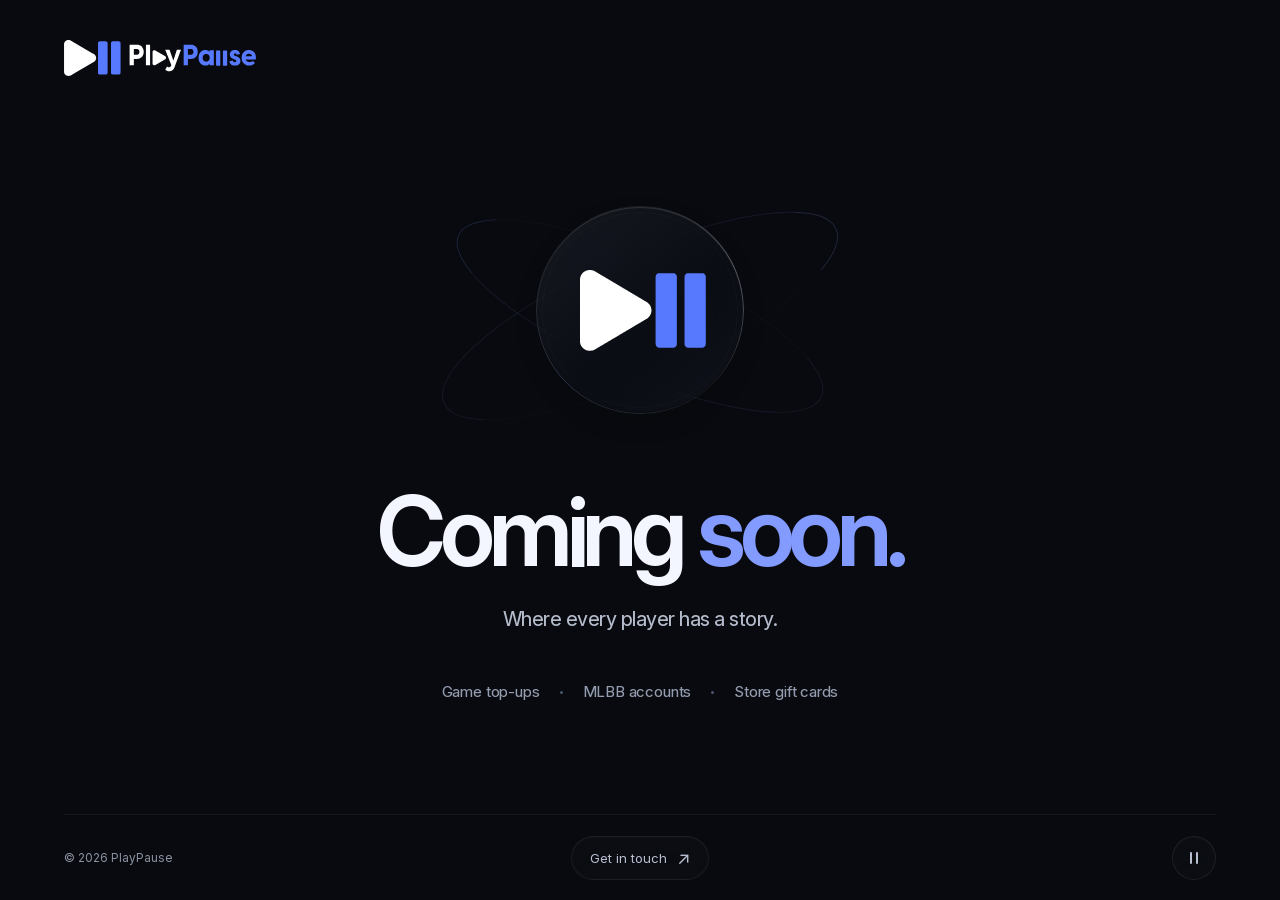
==== index.html @ ee2d3667 "Add launch page assets" ====
<!doctype html>
<html lang="en">
<head>
  <meta charset="utf-8">
  <meta name="viewport" content="width=device-width, initial-scale=1">
  <meta name="theme-color" content="#080a0f">
  <meta name="description" content="PlayPause is coming soon. Game top-ups, MLBB accounts and store gift cards. Where every player has a story.">
  <meta property="og:title" content="PlayPause — Coming soon">
  <meta property="og:description" content="Where every player has a story. A new chapter is coming soon.">
  <meta property="og:type" content="website">
  <link rel="canonical" href="https://playpause.in/">
  <link rel="icon" type="image/svg+xml" href="assets/favicon.svg">
  <link rel="preload" as="image" href="assets/playpause-mark-night.svg">
  <link rel="preload" as="font" type="font/woff2" href="assets/fonts/InterVariable.woff2" crossorigin>
  <link rel="stylesheet" href="styles.css?v=4">
  <title>PlayPause — Coming soon</title>
</head>
<body>
  <div class="page-shell">
    <header class="masthead">
      <img class="wordmark" src="assets/playpause-wordmark-night.svg" alt="PlayPause" width="2400" height="458">
    </header>
    <main id="main">
      <div class="brand-stage" aria-hidden="true">
        <div class="orbit orbit-back"></div>
        <div class="orbit orbit-front"></div>
        <div class="signal">
          <div class="signal-rim"></div>
          <div class="signal-glass"></div>
          <img class="brand-mark" src="assets/playpause-mark-night.svg" alt="" width="708" height="458" fetchpriority="high">
        </div>
      </div>
      <div class="announcement">
        <h1>Coming <span>soon.</span></h1>
        <p class="motto">Where every player has a story.</p>
      </div>
      <ul class="offerings" aria-label="Coming to PlayPause">
        <li>Game top-ups</li><li>MLBB accounts</li><li>Store gift cards</li>
      </ul>
    </main>
    <footer class="footer">
      <span class="copyright">© 2026 PlayPause</span>
      <a class="contact" href="mailto:admin@playpause.in">Get in touch <span aria-hidden="true">↗</span></a>
      <button class="motion-toggle" type="button" aria-label="Pause animation" aria-pressed="false" title="Pause animation" hidden>
        <svg class="pause-icon" viewBox="0 0 20 20" fill="none" aria-hidden="true"><path d="M7 5v10M13 5v10" stroke="currentColor" stroke-width="2" stroke-linecap="round"/></svg>
        <svg class="play-icon" viewBox="0 0 20 20" aria-hidden="true"><path d="m7 4 9 6-9 6z" fill="currentColor"/></svg>
      </button>
    </footer>
  </div>
  <script src="app.js?v=3" defer></script>
</body>
</html>
---- styles.css ----
@font-face{font-family:InterVariable;src:url("assets/fonts/InterVariable.woff2") format("woff2");font-style:normal;font-weight:100 900;font-display:swap}
:root{color-scheme:dark;font-family:InterVariable,-apple-system,BlinkMacSystemFont,"Segoe UI",sans-serif;background:#080a0f;color:#f6f7fc;font-synthesis:none;font-weight:400;font-optical-sizing:auto;-webkit-font-smoothing:antialiased;text-rendering:optimizeLegibility;--blue:#5779fd;--muted:#9399aa}
*{box-sizing:border-box}html,body{margin:0;min-width:280px}body{min-height:100svh}button,a{-webkit-tap-highlight-color:transparent}button{font:inherit}a{color:inherit;text-decoration:none}button:focus-visible,a:focus-visible{outline:2px solid #a8b9ff;outline-offset:6px}button[hidden]{display:none!important}
.page-shell{width:min(1440px,100%);min-height:100svh;margin:auto;padding:0 clamp(24px,5vw,76px);display:grid;grid-template-rows:auto 1fr auto}
.masthead{display:flex;align-items:center;justify-content:space-between;min-height:116px;gap:24px;animation:enter .8s both}.wordmark{width:192px;height:auto;display:block}.domain{font-size:.8125rem;color:var(--muted);letter-spacing:.025em}
main{display:flex;flex-direction:column;align-items:center;justify-content:center;text-align:center;padding:12px 0 72px;min-width:0}
.brand-stage{position:relative;width:480px;max-width:100%;height:300px;display:grid;place-items:center;isolation:isolate;animation:enter 1s .08s both}
.signal{position:relative;width:208px;height:208px;display:grid;place-items:center;border-radius:50%;transform:translateY(-6px);animation:levitate 7s ease-in-out infinite;border:1px solid #ffffff16}
.signal-glass{position:absolute;inset:0;z-index:-1;border-radius:inherit;background:linear-gradient(140deg,#c4d1ee13,#899bcc06 58%,#b6caff0b);backdrop-filter:blur(20px) saturate(1.1);-webkit-backdrop-filter:blur(20px) saturate(1.1);box-shadow:inset 0 1px 0 #ffffff20,inset 0 -1px 0 #0004,0 10px 24px #0002}
.signal-rim{position:absolute;inset:-1px;border-radius:inherit;padding:1px;background:conic-gradient(from 0deg,transparent,#e6ecff55 18%,transparent 38%,#91adff30 65%,transparent 85%);mask:linear-gradient(#fff 0 0) content-box,linear-gradient(#fff 0 0);mask-composite:exclude;animation:glass-rim 20s linear infinite;pointer-events:none}
.signal::after{content:"";position:absolute;inset:5px;border:1px solid #ffffff07;border-radius:inherit;pointer-events:none}
.brand-mark{width:126px;height:auto;display:block;position:relative;transform:translateX(3px)}
.orbit{position:absolute;left:50%;top:50%;width:430px;height:124px;border:1px solid #768ddb20;border-radius:50%;pointer-events:none}.orbit-back{transform:translate(-50%,-50%) rotate(-24deg);border-right-color:#8ba4ff30;border-bottom-color:#768ddb08;animation:orbit-drift 16s ease-in-out infinite}.orbit-front{width:398px;height:116px;transform:translate(-50%,-50%) rotate(24deg);border-left-color:#7697ff30;border-top-color:#768ddb0c;z-index:-1;animation:orbit-drift-alt 19s ease-in-out infinite}
.announcement{animation:enter 1s .15s both}
h1{font-size:clamp(3.75rem,7.5vw,7rem);line-height:1.03;font-weight:620;letter-spacing:-.065em;margin:16px 0 0;color:#f4f6ff;text-wrap:balance}h1 span{color:#839bff}
.motto{font-size:clamp(1.0625rem,1.55vw,1.25rem);font-weight:450;line-height:1.5;color:#b4bbcb;margin:24px 0 0;letter-spacing:-.025em}
.offerings{display:flex;align-items:center;justify-content:center;flex-wrap:wrap;list-style:none;gap:12px 0;margin:46px 0 0;padding:0;color:#949daf;font-size:.9375rem;font-weight:450;line-height:1.5;letter-spacing:-.012em;animation:enter 1s .25s both}.offerings li{display:flex;align-items:center;white-space:nowrap}.offerings li+li:before{content:"";width:3px;height:3px;background:#4c556f;border-radius:50%;margin:0 20px}
.footer{position:relative;display:grid;grid-template-columns:1fr auto 1fr;align-items:center;gap:24px;min-height:86px;border-top:1px solid #ffffff0c;animation:enter .8s .3s both}.copyright{font-size:.75rem;color:#8b92a1}.contact{font-size:.8125rem;color:#b7bfd1;min-height:44px;display:inline-flex;align-items:center;gap:10px;transition:color .2s}.contact:hover{color:#fff}.contact span{font-size:1.1rem;transition:transform .25s}.contact:hover span{transform:translate(2px,-2px)}
.contact{padding:0 18px;background:#ffffff04;border:1px solid #ffffff12;border-radius:28px;backdrop-filter:blur(16px);-webkit-backdrop-filter:blur(16px);box-shadow:inset 0 1px 0 #ffffff05}
.motion-toggle{justify-self:end;display:grid;place-items:center;width:44px;height:44px;background:#ffffff04;border:1px solid #ffffff14;border-radius:50%;color:#b7bfd1;cursor:pointer;backdrop-filter:blur(16px);-webkit-backdrop-filter:blur(16px);box-shadow:inset 0 1px 0 #ffffff05;transition:border-color .2s,background .2s}.motion-toggle:hover{background:#ffffff0b;border-color:#ffffff30}.motion-toggle svg{width:20px;height:20px}.play-icon{display:none}.is-paused .play-icon{display:block}.is-paused .pause-icon{display:none}.is-paused *{animation-play-state:paused!important}
@keyframes glass-rim{to{transform:rotate(360deg)}}
@keyframes enter{from{opacity:0;transform:translateY(12px)}to{opacity:1;transform:translateY(0)}}
@keyframes levitate{0%,100%{transform:translateY(-6px)}50%{transform:translateY(5px)}}
@keyframes orbit-drift{0%,100%{transform:translate(-50%,-50%) rotate(-24deg)}50%{transform:translate(-50%,-50%) rotate(-16deg)}}
@keyframes orbit-drift-alt{0%,100%{transform:translate(-50%,-50%) rotate(24deg)}50%{transform:translate(-50%,-50%) rotate(16deg)}}
@media(min-height:950px) and (min-width:700px){main{padding-bottom:100px}.brand-stage{height:330px}.signal{width:230px;height:230px}.brand-mark{width:140px}}
@media(max-width:600px){.page-shell{padding:0 24px}.masthead{min-height:96px}.wordmark{width:160px}.domain{font-size:.75rem}main{padding:20px 0 52px}.brand-stage{width:340px;height:240px}.signal{width:180px;height:180px}.brand-mark{width:110px}.orbit{width:330px;height:112px}.orbit-front{width:304px;height:102px}h1{font-size:clamp(3.25rem,11.8vw,4.5rem);letter-spacing:-.065em;margin-top:22px}.motto{max-width:100%;margin:20px auto 0;font-size:1.0625rem}.offerings{font-size:.875rem;gap:12px 0;margin-top:34px}.offerings li+li:before{margin:0 8px}.footer{grid-template-columns:1fr auto auto;gap:18px;min-height:86px}.copyright{font-size:.75rem}.contact{font-size:.75rem;gap:6px}.motion-toggle{width:40px;height:40px}}
@media(max-width:360px){.page-shell{padding:0 18px}.domain{display:none}.brand-stage{height:220px}.orbit{width:280px}.orbit-front{width:266px}.offerings{max-width:250px}.offerings li+li:before{margin:0 9px}.offerings li:nth-child(3):before{display:none}.footer{gap:12px}.copyright{max-width:86px;line-height:1.5}.contact{font-size:.75rem}}
@media(max-height:730px) and (min-width:601px){.masthead{min-height:84px}.brand-stage{height:208px}.signal{width:166px;height:166px}.brand-mark{width:104px}main{padding:0 0 36px}h1{font-size:5rem}.motto{margin-top:18px}.offerings{margin-top:32px}.footer{min-height:72px}}
@media(prefers-reduced-motion:reduce){*,*:before,*:after{animation:none!important;transition:none!important}.motion-toggle{display:none}}
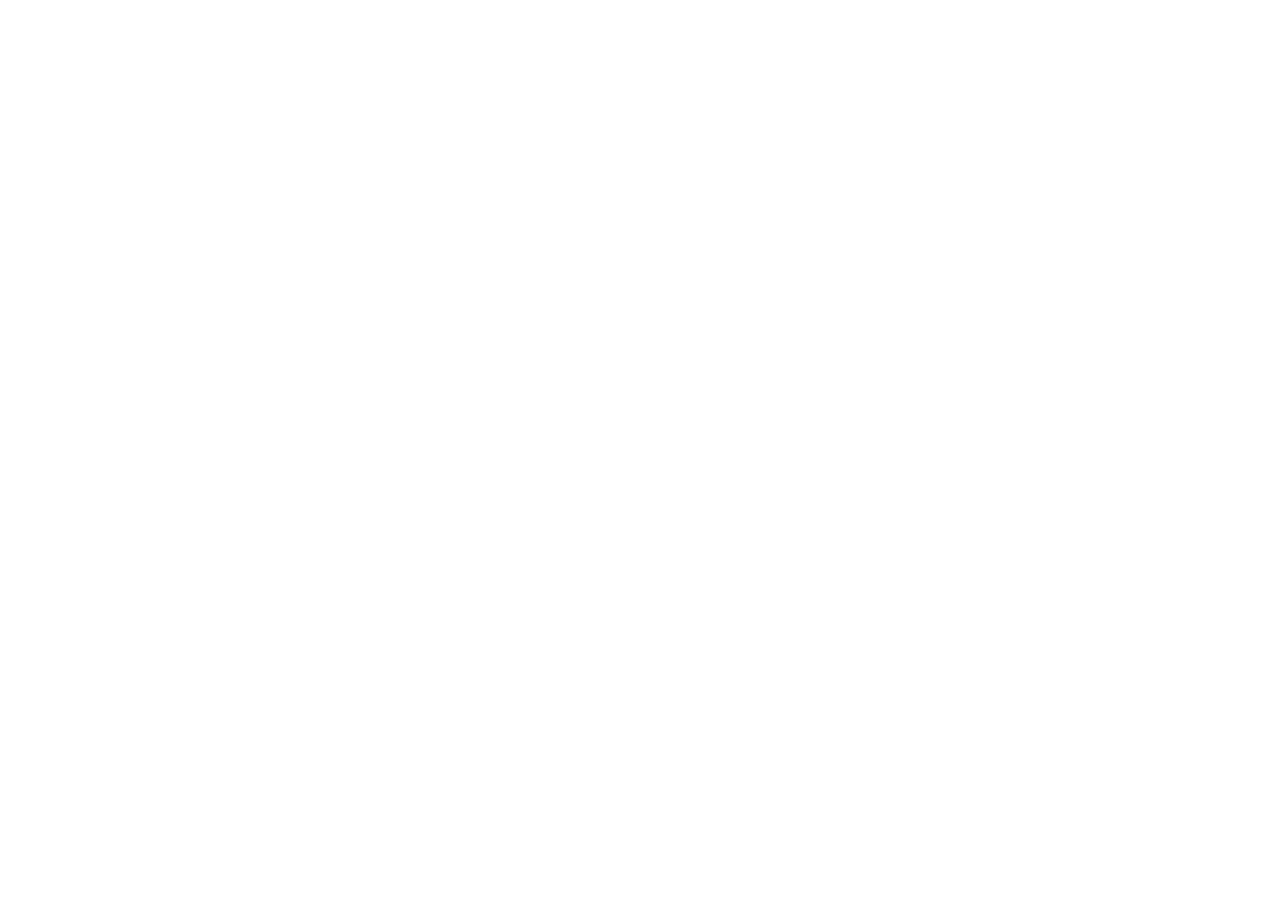
==== commit b1425978: "Forward cached legacy hosting to the live waitlist" ====
--- a/index.html
+++ b/index.html
@@ -1,52 +1,2 @@
 <!doctype html>
-<html lang="en">
-<head>
-  <meta charset="utf-8">
-  <meta name="viewport" content="width=device-width, initial-scale=1">
-  <meta name="theme-color" content="#080a0f">
-  <meta name="description" content="PlayPause is coming soon. Game top-ups, MLBB accounts and store gift cards. Where every player has a story.">
-  <meta property="og:title" content="PlayPause — Coming soon">
-  <meta property="og:description" content="Where every player has a story. A new chapter is coming soon.">
-  <meta property="og:type" content="website">
-  <link rel="canonical" href="https://playpause.in/">
-  <link rel="icon" type="image/svg+xml" href="assets/favicon.svg">
-  <link rel="preload" as="image" href="assets/playpause-mark-night.svg">
-  <link rel="preload" as="font" type="font/woff2" href="assets/fonts/InterVariable.woff2" crossorigin>
-  <link rel="stylesheet" href="styles.css?v=4">
-  <title>PlayPause — Coming soon</title>
-</head>
-<body>
-  <div class="page-shell">
-    <header class="masthead">
-      <img class="wordmark" src="assets/playpause-wordmark-night.svg" alt="PlayPause" width="2400" height="458">
-    </header>
-    <main id="main">
-      <div class="brand-stage" aria-hidden="true">
-        <div class="orbit orbit-back"></div>
-        <div class="orbit orbit-front"></div>
-        <div class="signal">
-          <div class="signal-rim"></div>
-          <div class="signal-glass"></div>
-          <img class="brand-mark" src="assets/playpause-mark-night.svg" alt="" width="708" height="458" fetchpriority="high">
-        </div>
-      </div>
-      <div class="announcement">
-        <h1>Coming <span>soon.</span></h1>
-        <p class="motto">Where every player has a story.</p>
-      </div>
-      <ul class="offerings" aria-label="Coming to PlayPause">
-        <li>Game top-ups</li><li>MLBB accounts</li><li>Store gift cards</li>
-      </ul>
-    </main>
-    <footer class="footer">
-      <span class="copyright">© 2026 PlayPause</span>
-      <a class="contact" href="mailto:admin@playpause.in">Get in touch <span aria-hidden="true">↗</span></a>
-      <button class="motion-toggle" type="button" aria-label="Pause animation" aria-pressed="false" title="Pause animation" hidden>
-        <svg class="pause-icon" viewBox="0 0 20 20" fill="none" aria-hidden="true"><path d="M7 5v10M13 5v10" stroke="currentColor" stroke-width="2" stroke-linecap="round"/></svg>
-        <svg class="play-icon" viewBox="0 0 20 20" aria-hidden="true"><path d="m7 4 9 6-9 6z" fill="currentColor"/></svg>
-      </button>
-    </footer>
-  </div>
-  <script src="app.js?v=3" defer></script>
-</body>
-</html>
+<html lang="en"><head><meta charset="utf-8"><meta name="viewport" content="width=device-width,initial-scale=1"><meta name="theme-color" content="#080b12"><meta name="robots" content="noindex"><meta http-equiv="refresh" content="0;url=https://playpause-waitlist.vercel.app/"><link rel="canonical" href="https://playpause.in/"><link rel="icon" href="assets/favicon.svg"><title>PlayPause — Join the waitlist</title><style>html{color-scheme:dark;background:#080b12;color:#f5f6fa;font:16px system-ui,sans-serif}body{min-height:90vh;margin:0;display:grid;place-content:center;text-align:center;gap:24px}img{width:190px;height:auto;margin:auto}p{color:#9aa7be}a{display:inline-block;padding:15px 26px;background:#f2f5ff;color:#111827;border-radius:30px;text-decoration:none;font-weight:600}</style><script src="app.js?v=waitlist-20261020" defer></script></head><body><img src="assets/playpause-wordmark-night.svg" alt="PlayPause"><p>Opening the waitlist…</p><a href="https://playpause-waitlist.vercel.app/">Join the waitlist</a></body></html>
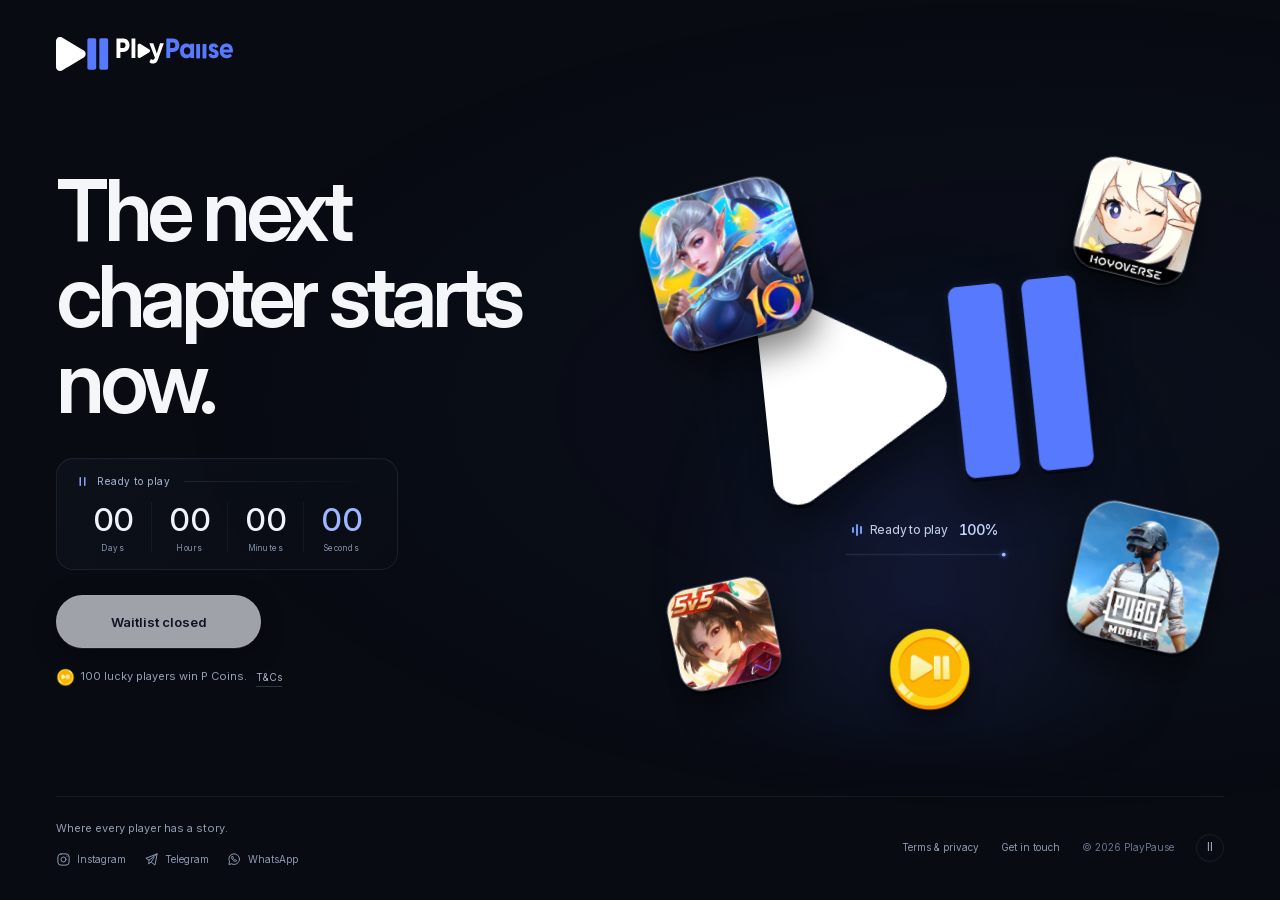
==== commit af131c71: "Serve the live waitlist on legacy DNS while keeping playpause.in" ====
--- a/index.html
+++ b/index.html
@@ -1,2 +1,105 @@
 <!doctype html>
-<html lang="en"><head><meta charset="utf-8"><meta name="viewport" content="width=device-width,initial-scale=1"><meta name="theme-color" content="#080b12"><meta name="robots" content="noindex"><meta http-equiv="refresh" content="0;url=https://playpause-waitlist.vercel.app/"><link rel="canonical" href="https://playpause.in/"><link rel="icon" href="assets/favicon.svg"><title>PlayPause — Join the waitlist</title><style>html{color-scheme:dark;background:#080b12;color:#f5f6fa;font:16px system-ui,sans-serif}body{min-height:90vh;margin:0;display:grid;place-content:center;text-align:center;gap:24px}img{width:190px;height:auto;margin:auto}p{color:#9aa7be}a{display:inline-block;padding:15px 26px;background:#f2f5ff;color:#111827;border-radius:30px;text-decoration:none;font-weight:600}</style><script src="app.js?v=waitlist-20261020" defer></script></head><body><img src="assets/playpause-wordmark-night.svg" alt="PlayPause"><p>Opening the waitlist…</p><a href="https://playpause-waitlist.vercel.app/">Join the waitlist</a></body></html>
+<html lang="en">
+<head>
+  <meta charset="utf-8" />
+  <meta name="viewport" content="width=device-width,initial-scale=1" />
+  <meta name="theme-color" content="#090f1b" />
+  <title>PlayPause — The wait is almost over</title>
+  <meta name="description" content="PlayPause opens on 14 November. Join the waitlist, tell us your game, and be part of what comes next." />
+  <meta property="og:title" content="PlayPause. Your next chapter starts 14 November." />
+  <meta property="og:description" content="Every game. Every player. Join the PlayPause waitlist." />
+  <link rel="icon" href="/assets/brand/playpause-mark-night.svg" type="image/svg+xml" />
+  <link rel="preload" href="/assets/fonts/InterVariable.woff2" as="font" type="font/woff2" crossorigin />
+  <link rel="stylesheet" href="/styles.css" />
+  <script type="module" src="/waitlist-app.js?v=20261020"></script>
+</head>
+<body>
+  <div class="ambient" aria-hidden="true"></div>
+  <header class="site-header">
+    <a href="/" class="brand" aria-label="PlayPause home"><img src="/assets/brand/playpause-lockup-night-clean.svg" alt="PlayPause" width="190" height="37" /></a>
+  </header>
+  <main>
+    <section class="launch" aria-labelledby="launch-title">
+      <div class="launch-copy">
+        <h1 id="launch-title"><span class="first-line">The wait is</span> <br /><span>almost over.</span></h1>
+      </div>
+      <div class="launch-art">
+        <div class="art-glow" aria-hidden="true"></div>
+        <div class="game-tile tile-mlbb"><img src="/assets/launch/mobile-legends.webp" alt="Mobile Legends" width="144" height="144" decoding="async" /></div>
+        <div class="game-tile tile-genshin"><img src="/assets/launch/genshin-impact.webp" alt="Genshin Impact" width="96" height="96" /></div>
+        <div class="game-tile tile-pubg"><img src="/assets/launch/pubg-mobile.webp" alt="PUBG Mobile" width="112" height="112" /></div>
+        <div class="game-tile tile-hok"><img src="/assets/launch/honor-of-kings.webp" alt="Honor of Kings" width="72" height="72" /></div>
+        <div class="launch-progress" role="progressbar" aria-label="Loading PlayPause for 14 November" aria-valuemin="0" aria-valuemax="100" aria-valuenow="0">
+          <div class="logo-material" aria-hidden="true">
+            <svg class="progress-logo" viewBox="0 0 640 414">
+              <defs><clipPath id="launch-logo-fill"><rect x="0" y="0" width="0" height="414" data-logo-fill /></clipPath></defs>
+              <image class="logo-awaiting" href="/assets/brand/playpause-mark-night.svg" width="640" height="414"/>
+              <image class="logo-revealed" href="/assets/brand/playpause-mark-night.svg" width="640" height="414" clip-path="url(#launch-logo-fill)"/>
+            </svg>
+            <div class="logo-scan"></div>
+          </div>
+          <div class="progress-caption"><span class="loading-label"><span class="loading-signal" aria-hidden="true"><i></i><i></i><i></i></span><span data-progress-label>Loading PlayPause</span></span><span class="progress-value"><span data-launch-percent>0</span><span class="percent-sign">%</span></span></div>
+          <svg class="launch-progress-track" viewBox="0 0 260 8" aria-hidden="true"><defs><linearGradient id="track-blue"><stop stop-color="#4a6ef1"/><stop offset="1" stop-color="#9bb6ff"/></linearGradient></defs><path class="progress-track-base" d="M4 4H256"/><path class="progress-track-fill" d="M4 4H256" pathLength="1" stroke-dasharray="1" stroke-dashoffset="1" data-progress-track /><circle class="progress-track-tip" cx="4" cy="4" r="3" data-progress-tip /></svg>
+        </div>
+        <div class="hero-coin" aria-hidden="true"><img src="/assets/launch/p-coin.webp" alt="" width="96" height="96" /></div>
+      </div>
+      <div class="launch-actions">
+        <div class="launch-countdown" role="timer" aria-live="off" aria-label="Time until PlayPause launches" data-launch-countdown>
+          <div class="countdown-heading"><svg viewBox="0 0 20 20" aria-hidden="true"><path d="M7 5v10M13 5v10"/></svg><span data-countdown-label>Unpausing in</span><span class="countdown-heading-line" aria-hidden="true"></span></div>
+          <div class="countdown-units">
+            <div><strong data-time-unit="days">00</strong><span>Days</span></div>
+            <div><strong data-time-unit="hours">00</strong><span>Hours</span></div>
+            <div><strong data-time-unit="minutes">00</strong><span>Minutes</span></div>
+            <div><strong data-time-unit="seconds">00</strong><span>Seconds</span></div>
+          </div>
+        </div>
+        <button class="join-button" data-open-waitlist type="button">Join the waitlist <span class="button-dot" aria-hidden="true"></span></button>
+        <p class="reward-note"><span class="tiny-coin" aria-hidden="true"><img src="/assets/launch/p-coin.webp" alt="" width="22" height="22" /></span><span><span data-winner-count>100</span> lucky players win P Coins.</span> <button class="text-button" data-open-terms type="button">T&amp;Cs</button></p>
+      </div>
+    </section>
+  </main>
+  <footer class="site-footer">
+    <p>Where every player has a story.</p>
+    <nav class="footer-socials" aria-label="PlayPause social channels">
+      <a href="https://www.instagram.com/playpausein/" target="_blank" rel="noopener noreferrer" aria-label="PlayPause on Instagram (opens in a new tab)"><svg viewBox="0 0 24 24" aria-hidden="true"><rect x="3" y="3" width="18" height="18" rx="5"/><circle cx="12" cy="12" r="4"/><circle class="social-dot" cx="17.5" cy="6.5" r="1"/></svg><span>Instagram</span></a>
+      <a href="https://t.me/playpausein" target="_blank" rel="noopener noreferrer" aria-label="PlayPause on Telegram (opens in a new tab)"><svg viewBox="0 0 24 24" aria-hidden="true"><path d="m21 3-3.5 18-6-5-4 3 .5-6L21 3 3 10l5 3m3.5 3L16 9"/></svg><span>Telegram</span></a>
+      <a href="https://whatsapp.com/channel/0029VbDD5mk0AgWEwmyvAH2b" target="_blank" rel="noopener noreferrer" aria-label="PlayPause official WhatsApp updates channel (opens in a new tab)"><svg viewBox="0 0 24 24" aria-hidden="true"><path d="M20 11.5a8.5 8.5 0 0 1-12.6 7.4L3 20l1.1-4.4A8.5 8.5 0 1 1 20 11.5Z"/><path d="m8.1 7.1-.7 1.4c-.5 1.1 1 3.7 2.9 5.2 1.7 1.4 3.2 1.7 4.1 1.2l1.2-1.1-2-1.4-.9.7a8 8 0 0 1-3.1-3.1l.6-.9-1.3-2Z"/></svg><span>WhatsApp</span></a>
+    </nav>
+    <div><button class="text-button" data-open-terms type="button">Terms &amp; privacy</button><a href="mailto:admin@playpause.in">Get in touch</a><span>© 2026 PlayPause</span><button class="motion-toggle" data-motion-toggle type="button" aria-label="Pause animation" aria-pressed="false"><span aria-hidden="true">Ⅱ</span></button></div>
+  </footer>
+
+  <dialog class="waitlist-dialog" id="waitlist-dialog" aria-labelledby="waitlist-title">
+    <button type="button" class="close-dialog" data-close-dialog aria-label="Close waitlist">×</button>
+    <div data-form-view>
+      <h2 id="waitlist-title">Join the waitlist</h2>
+      <form id="waitlist-form" novalidate>
+        <div class="form-grid">
+          <label class="full-field">Your name<input name="name" aria-label="Your name" autocomplete="name" maxlength="80" placeholder="What should we call you?" required /><small data-error="name"></small></label>
+          <div class="full-field game-field"><span id="game-label">Your game</span><input name="game" type="hidden" /><button class="game-trigger" id="game-trigger" type="button" role="combobox" aria-labelledby="game-label game-selected" aria-haspopup="dialog" aria-controls="game-dialog" aria-expanded="false"><span id="game-selected">Choose your game</span><svg viewBox="0 0 20 20" aria-hidden="true"><path d="m6 8 4 4 4-4"/></svg></button><small data-error="game"></small></div>
+          <label class="full-field" data-other-game hidden>Which game?<input name="otherGame" aria-label="Which game?" maxlength="80" placeholder="Your game" disabled /><small data-error="otherGame"></small></label>
+          <label class="full-field">Player ID / in-game name<input name="playerId" aria-label="Player ID / in-game name" autocomplete="off" maxlength="100" placeholder="Your ID or gamer tag" required /><small data-error="playerId"></small></label>
+          <div class="full-field phone-field"><label for="phone-number">Phone number</label><div class="phone-control"><button class="country-trigger" type="button" data-open-country aria-haspopup="dialog" aria-controls="country-dialog" aria-label="Country code: India +91"><span data-country-code>+91</span><svg viewBox="0 0 20 20" aria-hidden="true"><path d="m6 8 4 4 4-4"/></svg></button><input id="phone-number" name="phone" type="tel" autocomplete="tel-national" inputmode="tel" maxlength="24" placeholder="98765 43210" required /></div><small data-error="phone"></small></div>
+          <label class="full-field">Email address<input name="email" aria-label="Email address" type="email" autocomplete="email" maxlength="254" placeholder="you@example.com" required /><small data-error="email"></small></label>
+        </div>
+        <div class="bot-field" aria-hidden="true"><label>Website<input name="website" tabindex="-1" autocomplete="off" /></label></div>
+        <label class="consent"><input type="checkbox" name="consent" required /><span>I agree to the <button type="button" class="inline-link" data-inline-terms>terms &amp; privacy notice</button>.</span></label>
+        <small class="field-error" data-error="consent"></small>
+        <div class="inline-terms" data-inline-terms-panel hidden></div>
+        <p class="form-status" role="status" data-form-status></p>
+        <button class="submit-button" type="submit">Count me in</button>
+      </form>
+    </div>
+    <div class="success-view" data-success-view hidden tabindex="-1">
+      <h2>You’re on the list.</h2>
+      <div class="pass-format" role="group" aria-label="Image format"><button type="button" data-pass-format="story" aria-pressed="true">Story / Status</button><button type="button" data-pass-format="post" aria-pressed="false">Post</button></div>
+      <div class="pass-preview" data-pass-preview data-format="story"><canvas width="1080" height="1920" role="img" aria-label="Your PlayPause Player Pass"></canvas><button type="button" class="pass-edit" data-edit-pass aria-label="Edit name on pass"><svg viewBox="0 0 20 20" aria-hidden="true"><path d="m13 3 4 4-9 9-5 1 1-5Zm-2 2 4 4"/></svg></button></div>
+      <label class="pass-name-field" data-pass-name-field hidden>Name on pass<input data-pass-name maxlength="24" autocomplete="off" /></label>
+      <p class="story-bonus">Share on your Instagram Story and tag <a href="https://www.instagram.com/playpausein/" target="_blank" rel="noopener noreferrer">@playpausein</a> for an extra chance to win.</p>
+      <div class="pass-actions"><button class="submit-button" type="button" data-share-pass disabled>Share pass</button><button class="pass-save" type="button" data-save-pass disabled>Save image</button></div><p class="pass-status" role="status" data-pass-status></p>
+    </div>
+  </dialog>
+  <dialog class="game-dialog waitlist-dialog" id="game-dialog" aria-labelledby="game-picker-title"><button type="button" class="close-dialog" data-close-dialog aria-label="Close games">×</button><h2 id="game-picker-title">Your game</h2><label class="sr-only" for="game-search">Search games</label><input id="game-search" type="search" autocomplete="off" placeholder="Search games" /><div class="game-listbox" id="game-list" role="listbox" aria-labelledby="game-picker-title"></div></dialog>
+  <dialog class="country-dialog waitlist-dialog" id="country-dialog" aria-labelledby="country-title"><button type="button" class="close-dialog" data-close-dialog aria-label="Close countries">×</button><h2 id="country-title">Country code</h2><label class="sr-only" for="country-search">Search country or calling code</label><input id="country-search" type="search" autocomplete="off" placeholder="Search country or code" /><div class="country-options" data-country-options></div></dialog>
+  <dialog class="terms-dialog" id="terms-dialog" aria-labelledby="terms-title"><button type="button" class="close-dialog" data-close-dialog aria-label="Close terms">×</button><h2 id="terms-title">The small print.</h2><div data-terms-content></div></dialog>
+</body>
+</html>
--- a/styles.css
+++ b/styles.css
@@ -0,0 +1,73 @@
+@font-face{font-family:Inter;src:url('/assets/fonts/InterVariable.woff2') format('woff2');font-weight:100 900;font-display:swap}
+:root{color-scheme:dark;--bg:#080b12;--text:#f5f6fa;--muted:#8a95aa;--blue:#6c8bff;--line:#ffffff10;font-family:Inter,system-ui,sans-serif;font-synthesis:none}
+*{box-sizing:border-box}body{margin:0;min-height:100svh;background:var(--bg);color:var(--text);display:flex;flex-direction:column;overflow-x:hidden}button,input,select,textarea{font:inherit}button,a{-webkit-tap-highlight-color:transparent}button{cursor:pointer}button:disabled{cursor:wait;opacity:.65}a{color:inherit;text-decoration:none}button:focus-visible,a:focus-visible{outline:2px solid #9eafff;outline-offset:5px}[hidden]{display:none!important}.sr-only{position:absolute!important;width:1px;height:1px;padding:0;margin:-1px;overflow:hidden;clip-path:inset(50%);white-space:nowrap;border:0}
+.ambient{position:fixed;inset:0;z-index:-1;pointer-events:none;background:radial-gradient(ellipse at 80% 45%,#14214335,transparent 58%)}
+.site-header,.site-footer{width:calc(100% - 112px);max-width:1440px;margin-inline:auto}
+.site-header{height:108px;flex:none;display:flex;align-items:center}.brand{display:block;line-height:0}.brand img{width:177px;height:auto;display:block}
+main{width:min(1240px,calc(100% - 112px));margin-inline:auto;flex:1;display:grid;align-items:center;padding:20px 0 70px}
+.launch{display:grid;grid-template-columns:1fr 1.12fr;grid-template-rows:auto auto;column-gap:35px;align-items:center;position:relative;min-height:510px}
+.launch-copy{grid-column:1;grid-row:1;align-self:end;position:relative;z-index:2;padding-bottom:32px}
+h1{margin:0;font-size:clamp(57px,6.6vw,89px);font-weight:600;letter-spacing:-.065em;line-height:1.02}h1>span{display:inline-block;padding:.08em .09em;margin:-.08em -.09em;color:#8ba3ff;background:linear-gradient(110deg,#c0ccff 4%,#8aa4ff 42%,#567afb);background-clip:text;-webkit-text-fill-color:transparent}h1>.first-line{color:var(--text);background:linear-gradient(180deg,#fff 30%,#dfe4ef);background-clip:text}h1 br{display:block}
+.launch-art{grid-column:2;grid-row:1/3;position:relative;width:100%;aspect-ratio:1;max-width:575px;justify-self:center;isolation:isolate}
+.art-glow{position:absolute;inset:11% -4% -4%;background:radial-gradient(ellipse at 50% 70%,#526dff20,transparent 62%);filter:blur(30px);z-index:-1}
+.launch-progress{position:absolute;inset:25% 22% auto;z-index:3;display:flex;flex-direction:column;align-items:center;justify-content:center}
+.logo-material{position:relative;flex:none;width:100%;aspect-ratio:640/414;filter:drop-shadow(0 4px 0 #02050c) drop-shadow(0 20px 23px #0007);transform:rotate(-6deg);isolation:isolate}
+.progress-logo{width:100%;height:100%;display:block;overflow:visible}.logo-awaiting{opacity:.48}.logo-revealed{filter:drop-shadow(0 0 7px #5b7aff28)}
+.logo-scan{position:absolute;inset:0;mask:url('/assets/brand/playpause-mark-night.svg') center/contain no-repeat;overflow:hidden;opacity:.75}.logo-scan:after{content:'';position:absolute;inset:0 -100%;background:linear-gradient(115deg,transparent 38%,#afcaff70 48%,#6b93ffb3 50%,transparent 61%);animation:logo-sweep 6s ease-in-out infinite;will-change:transform}
+.progress-caption{width:100%;display:flex;align-items:center;justify-content:center;gap:11px;margin-top:29px}.loading-label{min-width:0;display:flex;align-items:center;gap:8px;font-size:12px;letter-spacing:-.02em;color:#c0cce1;font-weight:450;line-height:1.5}.loading-signal{display:flex;align-items:center;gap:2px;flex:none;height:14px}.loading-signal i{display:block;width:2px;height:6px;border-radius:2px;background:#7d9fff;box-shadow:0 0 8px #668bff35;animation:loading-signal 2.4s ease-in-out infinite}.loading-signal i:nth-child(2){height:12px;animation-delay:.2s}.loading-signal i:nth-child(3){height:8px;animation-delay:.4s}.progress-value{font-size:14px;line-height:1;letter-spacing:-.035em;font-weight:550;color:#c8d8ff;font-variant-numeric:tabular-nums;white-space:nowrap;display:flex;align-items:baseline;flex:none}.percent-sign{font:inherit;color:inherit;margin-left:1px;letter-spacing:inherit}
+.launch-progress-track{display:block;width:178px;max-width:82%;height:5px;overflow:visible;fill:none;stroke-linecap:round;stroke-width:2.5;margin-top:13px}.progress-track-base{stroke:#28364c;opacity:.65}.progress-track-fill{stroke:url(#track-blue);filter:drop-shadow(0 0 3px #557cff60);transition:stroke-dashoffset 1s ease}.progress-track-tip{fill:#a4bdff;stroke:none;filter:drop-shadow(0 0 4px #6e93ff);animation:progress-pulse 2.4s ease-in-out infinite}
+@keyframes loading-signal{0%,100%{opacity:.45;transform:scaleY(.6)}50%{opacity:1;transform:scaleY(1)}}
+@keyframes progress-pulse{0%,100%{opacity:.55}50%{opacity:1}}
+.launch-progress[data-complete=true] .logo-scan{display:none}
+@keyframes logo-sweep{0%,15%{transform:translate3d(-35%,0,0)}75%,100%{transform:translate3d(35%,0,0)}}
+.game-tile{position:absolute;border-radius:22%;overflow:hidden;line-height:0;border:1px solid #ffffff30;background:#17243d;box-shadow:0 3px 1px #000a,0 20px 32px #0007,inset 0 1px #fff4;animation:tile-drift 8s ease-in-out infinite;will-change:translate}
+.game-tile:after{content:'';position:absolute;inset:0;border-radius:inherit;box-shadow:inset 0 1px 1px #fff8,inset 0 0 0 1px #ffffff15;pointer-events:none;background:linear-gradient(130deg,#ffffff15,transparent 40%)}.game-tile img{width:100%;height:100%;object-fit:cover;display:block}
+.tile-mlbb{width:27%;aspect-ratio:1;left:2%;top:8%;transform:rotate(-15deg);z-index:4;animation-delay:-2s}
+.tile-genshin{width:20%;aspect-ratio:1;right:3%;top:4%;transform:rotate(14deg);z-index:1;animation-delay:-4s}
+.tile-pubg{width:24%;aspect-ratio:1;right:0;bottom:12%;transform:rotate(13deg);z-index:4;animation-delay:-1s}
+.tile-hok{width:18%;aspect-ratio:1;left:6%;bottom:5%;transform:rotate(-12deg);z-index:1;animation-delay:-6s}
+.hero-coin{position:absolute;width:16%;aspect-ratio:1;left:43%;bottom:-1%;z-index:5;filter:drop-shadow(0 7px 13px #0009);animation:coin-float 7s ease-in-out infinite}.hero-coin img{width:100%;height:100%;object-fit:contain}
+.launch-actions{grid-row:2;grid-column:1;align-self:start;position:relative;z-index:4}
+.launch-countdown{width:min(342px,100%);padding:15px 18px 17px;margin:0 0 25px;border:1px solid #becfff16;border-radius:17px;background:linear-gradient(125deg,#9ab4ff09,#ffffff02);box-shadow:inset 0 1px 0 #e0eaff05;text-align:left}
+.countdown-heading{display:flex;align-items:center;gap:7px;color:#9baac5;font-size:10px;line-height:1;letter-spacing:.055em;font-weight:450}.countdown-heading svg{width:15px;height:15px;fill:none;stroke:#8aa5ff;stroke-width:2;stroke-linecap:round;flex:none}.countdown-heading-line{height:1px;background:linear-gradient(90deg,#a2baff20,transparent);margin-left:7px;flex:1}.countdown-units{display:grid;grid-template-columns:repeat(4,minmax(0,1fr));margin-top:13px}.countdown-units>div{min-width:0;display:flex;flex-direction:column;align-items:center;gap:7px;border-left:1px solid #d7e3ff0d}.countdown-units>div:first-child{border:0}.countdown-units strong{display:block;font-size:32px;font-weight:500;line-height:1;letter-spacing:-.045em;font-variant-numeric:tabular-nums;color:#f0f3fc}.countdown-units>div:last-child strong{color:#9fb6ff}.countdown-units>div>span{font-size:8px;line-height:1;letter-spacing:.07em;color:#8493ad}
+@media(max-width:760px){.launch-countdown{margin:0 auto 23px;width:min(322px,100%);padding:14px 16px 16px;border-radius:16px}.countdown-units strong{font-size:30px}.countdown-heading{font-size:10px}}
+.countdown-digit{position:relative;display:inline-block;width:.63em;height:1.12em;vertical-align:top;overflow:hidden;letter-spacing:0}.countdown-digit>span{position:absolute;inset:0;display:block;line-height:1.12;text-align:center}
+.join-button{min-height:53px;min-width:205px;padding:0 28px;display:inline-flex;align-items:center;justify-content:center;background:#f3f5fc;border:1px solid #fff8;border-radius:28px;color:#121a2c;font-weight:600;font-size:13px;box-shadow:0 1px 0 #fff2,0 6px 26px #01030a80;transition:background .2s,transform .2s,box-shadow .2s}.join-button:hover{background:white;transform:translateY(-2px);box-shadow:0 1px 0 #fff2,0 8px 28px #223c7a30}.button-dot{display:none}
+.reward-note{display:flex;gap:6px;align-items:center;flex-wrap:wrap;color:#95a0b7;font-size:11px;line-height:1.8;margin:19px 0 0}.tiny-coin{width:19px;height:19px;line-height:0}.tiny-coin img{width:100%;height:100%;object-fit:contain}.text-button{padding:0;border:0;background:none;font-size:inherit;color:inherit}.reward-note .text-button{font-size:10px;color:#a0acc2;border-bottom:1px solid #7c8ba454;margin-left:3px}.text-button:hover,.site-footer a:hover{color:white}
+.site-footer{display:grid;grid-template-columns:1fr auto;align-items:center;gap:4px 24px;border-top:1px solid var(--line);padding:22px 0 24px;color:#68768f;font-size:10px;line-height:1.7}.site-footer p{margin:0;color:#919cb0;font-size:11px}.site-footer>div{grid-column:2;grid-row:1/3;display:flex;align-items:center;gap:22px}.site-footer button,.site-footer a{color:#8c99b1;font-size:10px}.footer-socials{grid-column:1;grid-row:2;display:flex;align-items:center;gap:18px;flex-wrap:wrap}.footer-socials a{display:inline-flex;align-items:center;gap:6px;min-height:34px;transition:color .2s,transform .2s}.footer-socials a:hover{color:#c2d0ff;transform:translateY(-1px)}.footer-socials svg{width:15px;height:15px;fill:none;stroke:currentColor;stroke-width:1.6;stroke-linecap:round;stroke-linejoin:round}.footer-socials .social-dot{fill:currentColor;stroke:none}.motion-toggle{display:grid;place-items:center;width:28px;height:28px;padding:0;border:1px solid #ffffff13;background:none;border-radius:50%;color:#a1abc0!important;font-size:12px!important}.motion-toggle:hover{border-color:#ffffff30}.dialog-open{overflow:hidden}.page-hidden .launch-progress *,.page-hidden .game-tile,.page-hidden .hero-coin,.page-hidden .success-coin,.motion-paused *{animation-play-state:paused!important}
+@keyframes tile-drift{0%,100%{translate:0 0}50%{translate:0 -8px}}
+@keyframes coin-float{0%,100%{translate:0 0;rotate:-8deg}50%{translate:0 -6px;rotate:5deg}}
+@media(min-width:1500px){.launch{min-height:600px}h1{font-size:96px}.launch-art{max-width:610px}}
+@media(max-width:1100px) and (min-width:761px){.site-header,.site-footer{width:calc(100% - 80px)}main{width:calc(100% - 80px)}.launch{column-gap:15px;min-height:460px}h1{font-size:clamp(54px,6.4vw,72px)}.site-footer>div{gap:14px}.site-footer p{max-width:150px}.reward-note{max-width:290px;font-size:10px}}
+@media(max-width:760px){.site-header,.site-footer{width:calc(100% - 44px)}.site-header{height:82px}.brand img{width:151px}main{width:100%;padding:24px 0 37px}.launch{display:flex;flex-direction:column;gap:0;min-height:0;text-align:center}.launch-copy{padding:0 20px;align-self:auto;width:100%}h1{font-size:clamp(50px,11.5vw,75px);line-height:1.03;letter-spacing:-.065em}.launch-art{width:min(430px,100%);margin:22px 0 30px;flex:none}.launch-progress{inset:25% 22% auto}.progress-caption{margin-top:25px;width:100%;gap:10px}.loading-label{font-size:12px;gap:7px}.progress-value{font-size:14px}.launch-progress-track{width:160px;max-width:76%;margin-top:12px}.tile-mlbb{width:26%;left:5%;top:7%}.tile-genshin{width:21%;right:6%;top:4%}.tile-pubg{width:24%;right:3%;bottom:10%}.tile-hok{width:19%;left:6%;bottom:6%}.hero-coin{width:15%;left:43%;bottom:-1%}.launch-actions{align-self:auto;width:100%;padding:0 20px}.join-button{min-height:51px;min-width:213px;font-size:13px}.reward-note{justify-content:center;font-size:10px;margin:17px 0 0;gap:5px}.reward-note .text-button{font-size:9px}.tiny-coin{width:17px;height:17px}.site-footer{padding:20px 0;flex-direction:column;justify-content:center;text-align:center;gap:13px}.site-footer p{font-size:10px}.site-footer>div{gap:16px;justify-content:center;flex-wrap:wrap}.site-footer button,.site-footer a{font-size:9px}.motion-toggle{width:26px;height:26px}.waitlist-dialog,.terms-dialog{padding:32px 23px 26px;border-radius:15px}.waitlist-dialog h2{font-size:25px}.dialog-intro{font-size:11px;margin-bottom:20px}.form-grid{gap:12px 10px}.form-grid label{font-size:10px}input,select{font-size:16px;min-height:43px;padding:10px}.consent{font-size:10px}.form-footnote{font-size:9px}}
+@media(max-width:360px){.site-header,.site-footer{width:calc(100% - 36px)}.brand img{width:139px}.site-header{height:74px}h1{font-size:48px}.launch-art{margin-top:22px;margin-bottom:30px}.progress-caption{margin-top:25px;gap:8px}.loading-label{font-size:11px;gap:6px}.progress-value{font-size:13px}.launch-progress-track{width:145px;max-width:76%;margin-top:11px}.reward-note{font-size:9px}.form-grid label{grid-column:1/-1}.site-footer>div{gap:13px}}
+@media(prefers-reduced-motion:reduce){*,*::before,*::after{animation:none!important;transition:none!important;scroll-behavior:auto!important}}
+.dialog-open .launch-art *,.dialog-open .launch-art *::after,.page-hidden .launch-art *::after,.motion-paused *::after{animation-play-state:paused!important}
+@media(max-width:760px){.art-glow{filter:none}.logo-material{filter:drop-shadow(0 10px 12px #0006)}.hero-coin{will-change:transform,translate,rotate}dialog::backdrop{backdrop-filter:blur(5px)!important}.waitlist-dialog,.terms-dialog{backdrop-filter:blur(12px)!important}}
+@media(max-width:760px){.site-footer{display:flex}.footer-socials{justify-content:center;gap:20px}}
+dialog{position:fixed;max-height:calc(100svh - 36px);overflow:auto;border:1px solid #fff5;border-radius:20px;padding:38px;color:#18223a;background:#f6f7fc;box-shadow:0 32px 100px #0007;color-scheme:light}dialog::backdrop{background:#030711c9;backdrop-filter:blur(12px)}.waitlist-dialog{width:min(520px,calc(100% - 32px))}.close-dialog{position:absolute;top:15px;right:17px;border:0;background:#e8ebf4;color:#667087;font-size:23px;line-height:1;width:32px;height:32px;border-radius:50%;display:grid;place-items:center}.close-dialog:hover{background:#dce2f0}.dialog-game-art{display:flex;margin-bottom:21px;gap:0}.dialog-game-art img{border-radius:11px;border:2px solid #f6f7fc;transform:rotate(-8deg)}.dialog-game-art img+img{margin-left:-10px;transform:rotate(4deg)}.dialog-game-art img:last-child{transform:rotate(12deg)}dialog h2{font-size:32px;letter-spacing:-.055em;line-height:1.1;font-weight:650;margin:0 0 13px}.dialog-intro{color:#7c8494;font-size:12px;line-height:1.6;margin:0 0 24px}.form-grid{display:grid;grid-template-columns:1fr 1fr;gap:13px 12px}.form-grid label{display:flex;flex-direction:column;gap:6px;font-size:11px;color:#59627a;font-weight:550}.full-field{grid-column:1/-1}input,select,textarea{width:100%;min-width:0;min-height:44px;padding:11px 12px;border:1px solid #dce1ed;background:#fff;color:#24304a;font-size:12px;border-radius:7px;outline:none}input::placeholder,textarea::placeholder{color:#abb2c2}input:focus,select:focus,textarea:focus{border-color:#6e89f9;box-shadow:0 0 0 3px #607afa12}input[aria-invalid=true],select[aria-invalid=true]{border-color:#c55959}.form-grid [data-error]:empty,.field-error:empty{display:none}[data-error]{color:#b34848;font-size:10px;line-height:1.5;min-height:0}.consent{display:flex;align-items:center;gap:9px;font-size:10px;color:#758097;margin-top:18px;line-height:1.6}.consent input{width:15px;height:15px;min-height:0;accent-color:#506fe6;margin:0;flex:none}.inline-link{font:inherit;padding:0;color:#506dcc;border:0;border-bottom:1px solid #506dcc4a;background:none}.submit-button{width:100%;min-height:47px;border:0;border-radius:7px;background:#536fe6;color:white;font-size:12px;font-weight:600;transition:background .2s}.submit-button:hover{background:#405dd4}.form-status{font-size:11px;line-height:1.5;color:#a24444;margin:14px 0 10px}.form-status:empty{margin:14px 0 0}.form-footnote{text-align:center;color:#9299a9;font-size:9px;line-height:1.5;margin:12px 0 0}.bot-field{position:absolute;left:-9999px;top:0;width:1px;height:1px;overflow:hidden}.inline-terms{margin:16px 0;padding:14px;border-radius:7px;background:#e9edf6;font-size:11px;line-height:1.7;color:#67728a}.terms-dialog{width:min(540px,calc(100% - 32px))}.terms-dialog h2{margin-bottom:24px}.terms-dialog p,.terms-dialog li{font-size:12px;line-height:1.8;color:#6a758c}.terms-dialog h3{font-size:13px;color:#253451;margin:24px 0 8px}.terms-dialog ul,.inline-terms ul{padding-left:18px}.terms-dialog a{color:#4c67c7}.success-view{text-align:center;padding:38px 0 15px}.success-coin{width:100px;height:100px;margin:0 auto 12px;animation:coin-float 6s ease-in-out infinite}.success-coin img{width:100%;height:100%;object-fit:contain}.success-check{display:grid;place-items:center;width:25px;height:25px;color:#526fe6;background:#e5eaff;border-radius:50%;margin:-22px auto 25px;position:relative}.success-view p{font-size:13px;line-height:1.8;color:#8690a4;margin:0 0 30px}.success-view h2{font-size:32px}
+.studio-body{background:#f6f7fc;color:#24304a;color-scheme:light}.studio{display:block;width:min(560px,calc(100% - 44px));padding:50px 0}.studio h1{font-size:44px;margin-top:30px;letter-spacing:-.05em}.studio .intro{color:#8590a4}.studio form{display:grid;gap:21px}.studio label{display:grid;gap:8px;font-size:12px}.studio textarea{resize:vertical;line-height:1.5}.studio-note{font-size:11px;line-height:1.7;color:#8590a4;margin:0}.studio-back{font-size:12px;color:#536fe6}.studio [role=status]{font-size:12px;color:#536fe6;margin:0}
+
+
+
+/* Waitlist glass and selection controls. */
+.waitlist-dialog{color-scheme:dark;color:#eff4ff;background:linear-gradient(145deg,#ffffff07,transparent 42%,#5779fd04),#080b12eb;border:1px solid #dceaff24;border-radius:24px;box-shadow:inset 0 1px 0 #ffffff25,inset 1px 0 0 #d3e7ff0a,0 28px 90px #0009,0 0 60px #3d68bf0a;backdrop-filter:blur(32px) saturate(150%);-webkit-backdrop-filter:blur(32px) saturate(150%);padding:35px}
+.waitlist-dialog::before{content:'';position:absolute;inset:0;pointer-events:none;border-radius:inherit;background:linear-gradient(130deg,#ffffff05,transparent 30%,transparent 65%,#5779fd03);z-index:0}.waitlist-dialog>[data-form-view],.waitlist-dialog>.success-view{position:relative;z-index:1}.waitlist-dialog .close-dialog{z-index:5;color:#d6e3fc;border:1px solid #d2e4ff1a;background:#bfd9ff0a;box-shadow:inset 0 1px #fff0;transition:background .2s,transform .2s}.waitlist-dialog .close-dialog:hover{background:#d2e4ff18;transform:rotate(90deg)}
+.waitlist-dialog .dialog-game-art img{border:2px solid #28364b;box-shadow:0 3px 10px #0004}.waitlist-dialog h2{color:#f4f7ff;font-size:26px;font-weight:600;letter-spacing:-.045em;line-height:1.2;margin:0 40px 24px 0}.waitlist-dialog .dialog-intro{color:#aabbd5;line-height:1.6}.waitlist-dialog .form-grid label,.game-field{color:#bdcce1;font-size:11px;font-weight:500}
+.waitlist-dialog input:not([type=checkbox]),.game-trigger{border:1px solid #c5dcff22;background:linear-gradient(120deg,#d2e3ff0b,#c5dcff04);box-shadow:inset 0 1px 0 #f0f7ff05;color:#e6eeff;border-radius:10px;transition:border-color .2s,background .2s,box-shadow .2s;min-height:45px}.waitlist-dialog input::placeholder{color:#859bbd}.waitlist-dialog input:not([type=checkbox]):hover,.game-trigger:hover{background-color:#c5dcff05;border-color:#c5dcff38}.waitlist-dialog input:focus,.game-trigger:focus-visible{border-color:#91afff99;box-shadow:0 0 0 3px #779cff12,inset 0 1px 0 #f0f7ff0b;outline:none}.waitlist-dialog [aria-invalid=true]{border-color:#f7a3a999!important}.waitlist-dialog [data-error],.waitlist-dialog .form-status{color:#ffb6bb}.waitlist-dialog .consent{color:#a9bcd7;align-items:flex-start}.waitlist-dialog .consent input{margin-top:1px;accent-color:#89a7ff}.waitlist-dialog .inline-link{color:#b2c7ff;border-bottom-color:#adc5ff50}.waitlist-dialog .inline-terms{color:#b9c9e2;background:#06112170;border:1px solid #c3dbff14;box-shadow:inset 0 1px #ffffff08}.waitlist-dialog .inline-terms h3{color:#e5eeff}.waitlist-dialog .inline-terms a{color:#b2c7ff}
+.waitlist-dialog .submit-button{border-radius:10px;min-height:48px;background:linear-gradient(110deg,#698cff,#5277ec);border:1px solid #c4d5ff28;color:#fff;box-shadow:inset 0 1px 0 #e0eaff30,0 5px 18px #18335d42;transition:filter .2s,transform .2s,box-shadow .2s}.waitlist-dialog .submit-button:hover{filter:brightness(1.08);box-shadow:inset 0 1px 0 #e0eaff35,0 8px 23px #456be324}.waitlist-dialog .submit-button:active{transform:scale(.985)}.waitlist-dialog .success-view p{color:#aabedb}.waitlist-dialog .success-check{background:#92b1ff20;color:#bad0ff;box-shadow:0 0 0 4px #1e2f47}
+.game-field{display:flex;flex-direction:column;gap:6px;position:relative;min-width:0}.game-trigger{display:flex;align-items:center;justify-content:space-between;gap:10px;padding:11px 12px;width:100%;font-size:12px;font-weight:400;text-align:left;color:#859bbd;cursor:pointer}.game-trigger.has-value{color:#e6eeff}.game-trigger>svg{width:16px;height:16px;flex:none;fill:none;stroke:#a6bcdf;stroke-width:1.7;stroke-linecap:round;stroke-linejoin:round;transition:transform .25s}.game-trigger[aria-expanded=true]{border-color:#91afff99;background-color:#d4e4ff07}.game-trigger[aria-expanded=true]>svg{transform:rotate(180deg)}
+.game-listbox{display:grid;grid-template-columns:repeat(3,minmax(0,1fr));gap:4px;position:absolute;inset:calc(100% + 7px) 0 auto;z-index:20;padding:6px;max-height:254px;overflow-y:auto;overscroll-behavior:contain;border-radius:13px;border:1px solid #c6ddff35;background:linear-gradient(135deg,#ffffff07,transparent),#0b101af7;backdrop-filter:blur(30px) saturate(150%);-webkit-backdrop-filter:blur(30px) saturate(150%);box-shadow:inset 0 1px #dceaff13,0 16px 40px #0007;scrollbar-width:thin;scrollbar-color:#627a9b55 transparent;transform-origin:50% 0}.game-listbox.is-closing{pointer-events:none}.game-option{position:relative;width:100%;min-height:86px;display:flex;flex-direction:column;justify-content:center;align-items:center;gap:6px;padding:9px 3px;border:1px solid transparent;border-radius:8px;background:none;color:#c4d3eb;text-align:center;font-size:10px;line-height:1.3;transition:background .15s,border-color .15s,color .15s}.game-option:hover,.game-option:focus-visible{outline:none;background:#d0e3ff0d;border-color:#d0e3ff0b;color:#f5f8ff}.game-option[aria-selected=true]{background:#87a9ff18;color:#e6eeff;border-color:#a6c0ff25}.game-option-art{display:grid;place-items:center;width:39px;height:39px;flex:none;border-radius:7px;object-fit:cover;background:linear-gradient(145deg,#7499e638,#86abff0d);border:1px solid #bfd7ff15;font-size:9px;letter-spacing:-.02em;font-weight:650;color:#c0d2ff}.game-option-check{position:absolute;top:5px;right:6px;color:#adc4ff;font-size:12px;opacity:0}.game-option[aria-selected=true] .game-option-check{opacity:1}
+dialog::backdrop{background:#0207108c;backdrop-filter:blur(8px);animation:modal-backdrop-in .32s ease both}dialog.is-closing::backdrop{animation:modal-backdrop-out .24s ease both}
+@keyframes modal-backdrop-in{from{opacity:0}to{opacity:1}}@keyframes modal-backdrop-out{from{opacity:1}to{opacity:0}}
+html{overflow-x:clip}.art-glow{left:0;right:0}
+@media(max-width:760px){.waitlist-dialog{padding:31px 23px 25px;border-radius:22px;max-height:calc(100svh - 24px)}.waitlist-dialog h2{font-size:25px}.waitlist-dialog .dialog-intro{font-size:11px}.waitlist-dialog .form-grid label,.game-field{font-size:10px}.waitlist-dialog input:not([type=checkbox]){font-size:16px;min-height:44px;padding:10px 11px}.game-trigger{font-size:13px;min-height:44px;padding:10px 11px}.game-listbox{max-height:230px}.game-option{font-size:10px;min-height:85px}.waitlist-dialog .consent{font-size:10px;line-height:1.7}.waitlist-dialog .submit-button{font-size:13px}.waitlist-dialog .close-dialog{width:31px;height:31px}}
+@media(prefers-contrast:more){.waitlist-dialog,.game-listbox{background:#080b12}.waitlist-dialog input:not([type=checkbox]),.game-trigger{border-color:#a4b5d1}.waitlist-dialog .dialog-intro,.waitlist-dialog .consent{color:#d1def2}}
+@supports not (backdrop-filter:blur(1px)){.waitlist-dialog{background:#080b12fa}.game-listbox{background:#0b101afa}}
+.phone-field{display:flex;flex-direction:column;gap:6px;min-width:0}.phone-field>label{font-size:11px;font-weight:500;color:#bdcce1}.phone-control{display:flex;align-items:center;min-height:45px;border:1px solid #c5dcff22;border-radius:10px;background:linear-gradient(120deg,#d2e3ff0b,#c5dcff04);box-shadow:inset 0 1px 0 #f0f7ff05;transition:border-color .2s,box-shadow .2s}.phone-control:focus-within{border-color:#91afff99;box-shadow:0 0 0 3px #779cff12}.waitlist-dialog .phone-control>input{border:0;border-radius:0;background:none;box-shadow:none;flex:1;min-width:0;width:0}.waitlist-dialog .phone-control>input:focus{border:0;box-shadow:none;background:none}.country-trigger{display:flex;align-items:center;justify-content:center;gap:5px;align-self:stretch;padding:0 10px 0 13px;min-width:77px;color:#c4d4ef;font-size:13px;font-weight:500;border:0;border-right:1px solid #c5dcff14;background:none;border-radius:10px 0 0 10px}.country-trigger:hover{background:#c5dcff08}.country-trigger>svg{width:13px;height:13px;fill:none;stroke:#97abc9;stroke-width:1.6;stroke-linecap:round;stroke-linejoin:round}.country-dialog{width:min(420px,calc(100% - 30px));padding:28px}.country-dialog h2{font-size:23px;margin-bottom:22px}.country-dialog #country-search{width:100%;font-size:14px;margin-bottom:14px}.country-options{display:flex;flex-direction:column;max-height:min(370px,48svh);overflow:auto;overscroll-behavior:contain;scrollbar-width:thin;scrollbar-color:#61779955 transparent;gap:2px}.country-option{display:flex;align-items:center;gap:11px;padding:10px 5px;border-radius:9px;border:1px solid transparent;background:none;color:#c9d5e9;text-align:left;font-size:12px;line-height:1.5;min-height:46px}.country-option:hover,.country-option:focus-visible{outline:none;background:#c9ddff09;border-color:#c9ddff11}.country-option[aria-pressed=true]{background:#7194ff12;border-color:#7194ff24}.country-dial{margin-left:auto;color:#8fa9d0;font-size:12px;flex:none}.country-empty{color:#8fa0b9;font-size:12px;text-align:center;margin:30px 0}.waitlist-dialog .form-grid{gap:15px}
+@media(max-width:760px){.waitlist-dialog{padding:29px 23px 24px}.phone-field>label{font-size:10px}.waitlist-dialog .form-grid{gap:13px}.phone-control{min-height:44px}.country-trigger{font-size:13px;min-width:77px}.country-dialog{padding:27px 21px}.country-dialog #country-search{font-size:16px}.country-options{max-height:45svh}.country-option{font-size:13px}.game-listbox{max-height:267px;padding:7px}.game-option-art{width:38px;height:38px}}
+.game-dialog{width:min(440px,calc(100% - 30px));padding:28px}.game-dialog h2{font-size:23px;margin-bottom:22px}.game-dialog #game-search{font-size:14px;margin-bottom:14px}.game-dialog .game-listbox{position:static;display:flex;flex-direction:column;gap:3px;max-height:min(390px,49svh);padding:0;background:none;border:0;box-shadow:none;backdrop-filter:none;-webkit-backdrop-filter:none;transform:none}.game-dialog .game-option{flex-direction:row;justify-content:flex-start;gap:13px;min-height:57px;flex:none;padding:8px 9px;text-align:left;font-size:13px;line-height:1.4;border-radius:11px}.game-dialog .game-option-art{width:36px;height:36px;border-radius:9px;box-shadow:0 2px 8px #0004}.game-dialog .game-option-check{position:static;margin-left:auto;color:#9db8ff;font-size:13px}.game-dialog .game-option[aria-selected=true]{background:#779cff10;border-color:#779cff25}.game-dialog .game-option:hover,.game-dialog .game-option:focus-visible{background:#d4e6ff08}.game-dialog .game-option[data-value=other] .game-option-art{padding:7px;background:#5779fd0d;object-fit:contain}
+@media(max-width:760px){.game-dialog{padding:27px 21px}.game-dialog #game-search{font-size:16px}.game-dialog .game-listbox{max-height:47svh}.game-dialog .game-option{min-height:56px;font-size:13px}}
+.waitlist-dialog .success-view{padding:0;text-align:left}.waitlist-dialog .success-view h2{font-size:26px;margin-bottom:19px}.pass-format{display:flex;gap:4px;padding:3px;border:1px solid #bdcfff13;background:#05080e6b;border-radius:11px;width:fit-content;margin:0 auto}.pass-format button{border:1px solid transparent;background:none;color:#8397b8;border-radius:8px;padding:8px 14px;font-size:11px;transition:background .2s,color .2s}.pass-format button[aria-pressed=true]{border-color:#b3ceff1c;color:#dbe8ff;background:#b3ceff0e;box-shadow:0 2px 8px #0002}.pass-preview{display:grid;place-items:center;position:relative;margin:18px 0}.pass-preview canvas{display:block;width:256px;max-width:100%;height:auto;border-radius:12px;box-shadow:0 12px 30px #0007;border:1px solid #d3e5ff0d;transition:width .3s}.pass-preview[data-format=post] canvas{width:300px}.pass-edit{position:absolute;top:10px;right:10px;width:30px;height:30px;padding:7px;border-radius:50%;border:1px solid #c7dcff22;background:#101a2ac9;color:#bfd2f5;backdrop-filter:blur(10px)}.pass-edit svg{width:100%;height:100%;fill:none;stroke:currentColor;stroke-width:1.4;stroke-linejoin:round;stroke-linecap:round}.pass-edit:hover{background:#294061c9}.pass-name-field{display:grid;gap:6px;font-size:11px;color:#a7bbd9;margin:0 0 15px}.pass-actions{display:grid;grid-template-columns:1fr 1fr;gap:9px}.pass-save{border:1px solid #c3d9ff22;background:#bed4ff09;color:#d1dff5;border-radius:10px;font-size:12px;font-weight:500;min-height:48px;transition:background .2s}.pass-save:hover{background:#bed4ff13}.waitlist-dialog .pass-status{font-size:11px;line-height:1.6;text-align:center;color:#a8bddd;margin:13px 0 0}.pass-status:empty{display:none}
+@media(max-width:760px){.waitlist-dialog .success-view h2{font-size:25px}.pass-preview canvas{width:min(238px,100%)}.pass-preview[data-format=post] canvas{width:280px}.pass-actions button{font-size:12px}.pass-preview{margin:16px 0}}
+.waitlist-dialog .story-bonus{color:#91a7c7;font-size:11px;line-height:1.65;text-align:center;margin:0 0 17px}.story-bonus a{color:#bbceff;white-space:nowrap}.story-bonus a:hover{color:#fff}
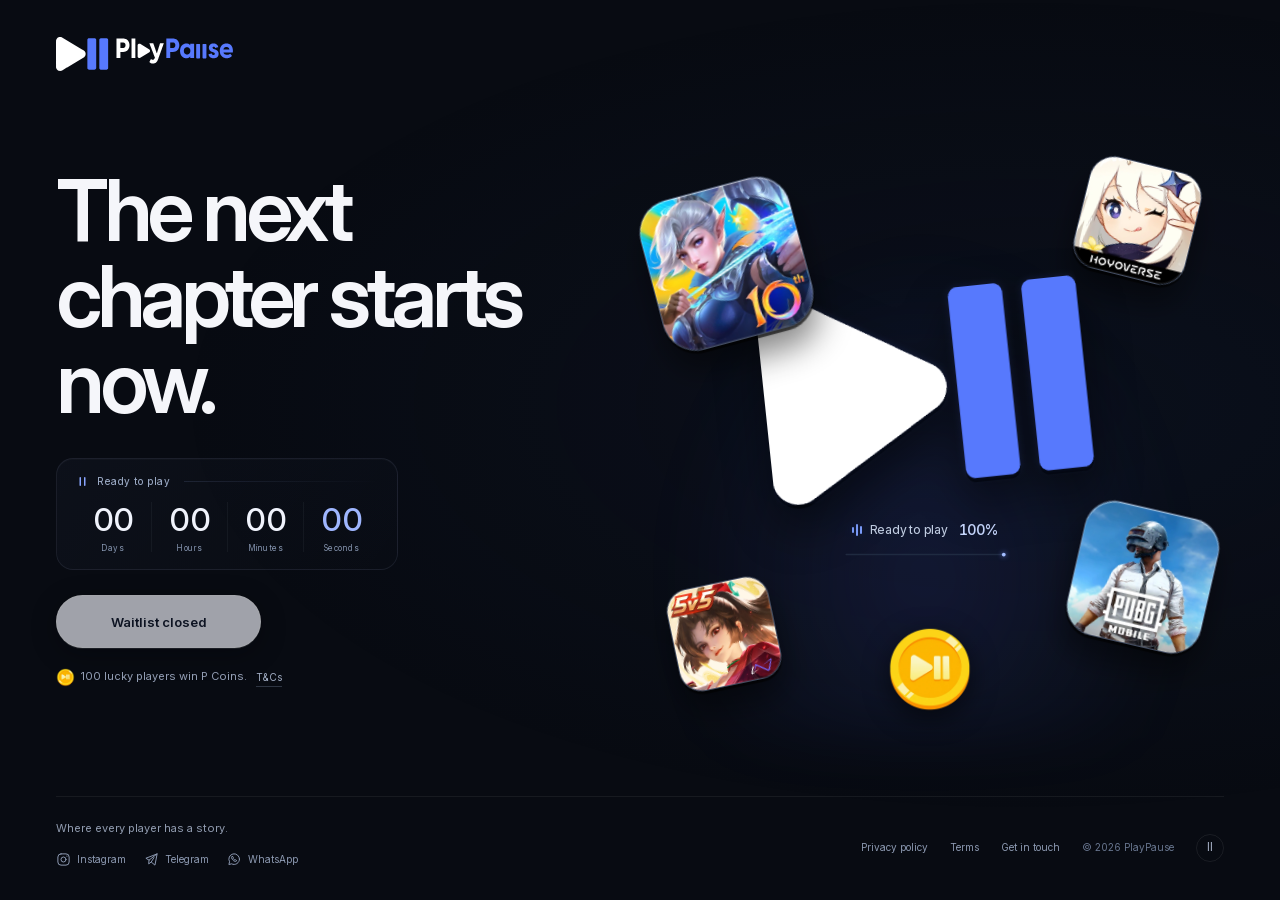
==== commit 53227a76: "Publish privacy pages and PlayPause ownership verification" ====
--- a/index.html
+++ b/index.html
@@ -1,6 +1,7 @@
 <!doctype html>
 <html lang="en">
 <head>
+  <meta name="google-site-verification" content="D7yhHlUVB-pLb-nC0im33Prc1snZDcbacuNl--xhfxc" />
   <meta charset="utf-8" />
   <meta name="viewport" content="width=device-width,initial-scale=1" />
   <meta name="theme-color" content="#090f1b" />
@@ -65,7 +66,7 @@
       <a href="https://t.me/playpausein" target="_blank" rel="noopener noreferrer" aria-label="PlayPause on Telegram (opens in a new tab)"><svg viewBox="0 0 24 24" aria-hidden="true"><path d="m21 3-3.5 18-6-5-4 3 .5-6L21 3 3 10l5 3m3.5 3L16 9"/></svg><span>Telegram</span></a>
       <a href="https://whatsapp.com/channel/0029VbDD5mk0AgWEwmyvAH2b" target="_blank" rel="noopener noreferrer" aria-label="PlayPause official WhatsApp updates channel (opens in a new tab)"><svg viewBox="0 0 24 24" aria-hidden="true"><path d="M20 11.5a8.5 8.5 0 0 1-12.6 7.4L3 20l1.1-4.4A8.5 8.5 0 1 1 20 11.5Z"/><path d="m8.1 7.1-.7 1.4c-.5 1.1 1 3.7 2.9 5.2 1.7 1.4 3.2 1.7 4.1 1.2l1.2-1.1-2-1.4-.9.7a8 8 0 0 1-3.1-3.1l.6-.9-1.3-2Z"/></svg><span>WhatsApp</span></a>
     </nav>
-    <div><button class="text-button" data-open-terms type="button">Terms &amp; privacy</button><a href="mailto:admin@playpause.in">Get in touch</a><span>© 2026 PlayPause</span><button class="motion-toggle" data-motion-toggle type="button" aria-label="Pause animation" aria-pressed="false"><span aria-hidden="true">Ⅱ</span></button></div>
+    <div><a href="https://playpause.in/privacy">Privacy policy</a><a href="https://playpause.in/terms">Terms</a><a href="mailto:admin@playpause.in">Get in touch</a><span>© 2026 PlayPause</span><button class="motion-toggle" data-motion-toggle type="button" aria-label="Pause animation" aria-pressed="false"><span aria-hidden="true">Ⅱ</span></button></div>
   </footer>
 
   <dialog class="waitlist-dialog" id="waitlist-dialog" aria-labelledby="waitlist-title">
--- a/styles.css
+++ b/styles.css
@@ -1,5 +1,6 @@
 @font-face{font-family:Inter;src:url('/assets/fonts/InterVariable.woff2') format('woff2');font-weight:100 900;font-display:swap}
 :root{color-scheme:dark;--bg:#080b12;--text:#f5f6fa;--muted:#8a95aa;--blue:#6c8bff;--line:#ffffff10;font-family:Inter,system-ui,sans-serif;font-synthesis:none}
+.legal-shell{display:block;width:min(760px,calc(100% - 40px));padding:25px 0 70px;line-height:1.85}.legal-shell h1{font-size:clamp(36px,6vw,58px);letter-spacing:-.045em;margin:10px 0 26px}.legal-shell h2{font-size:20px;letter-spacing:-.025em;margin:32px 0 12px}.legal-shell p{font-size:14px;color:#b5c2d9}.legal-shell .legal-kicker{font-size:11px;color:var(--muted)}.legal-shell a{color:#aabfff;text-decoration:underline;text-underline-offset:3px}.legal-links{display:flex;flex-wrap:wrap;gap:22px;margin-top:40px;padding-top:24px;border-top:1px solid var(--line);font-size:13px}
 *{box-sizing:border-box}body{margin:0;min-height:100svh;background:var(--bg);color:var(--text);display:flex;flex-direction:column;overflow-x:hidden}button,input,select,textarea{font:inherit}button,a{-webkit-tap-highlight-color:transparent}button{cursor:pointer}button:disabled{cursor:wait;opacity:.65}a{color:inherit;text-decoration:none}button:focus-visible,a:focus-visible{outline:2px solid #9eafff;outline-offset:5px}[hidden]{display:none!important}.sr-only{position:absolute!important;width:1px;height:1px;padding:0;margin:-1px;overflow:hidden;clip-path:inset(50%);white-space:nowrap;border:0}
 .ambient{position:fixed;inset:0;z-index:-1;pointer-events:none;background:radial-gradient(ellipse at 80% 45%,#14214335,transparent 58%)}
 .site-header,.site-footer{width:calc(100% - 112px);max-width:1440px;margin-inline:auto}
